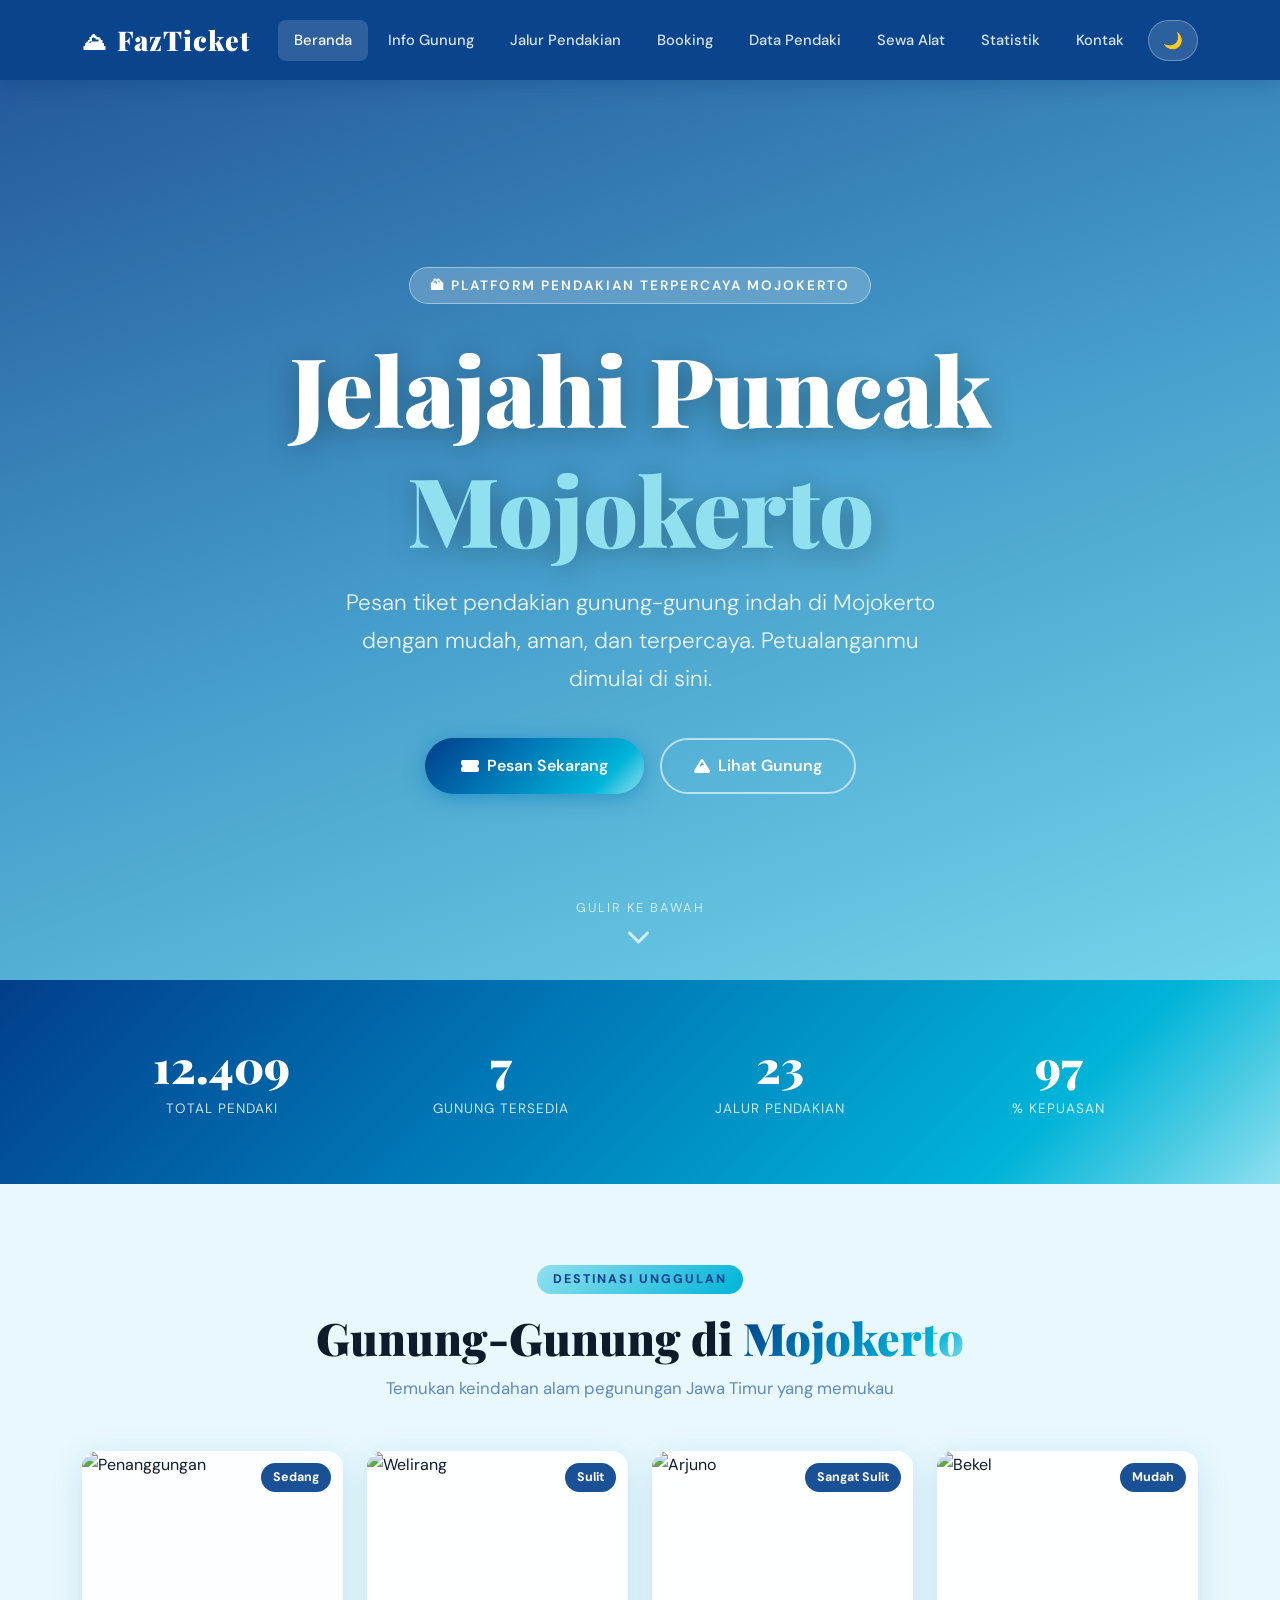
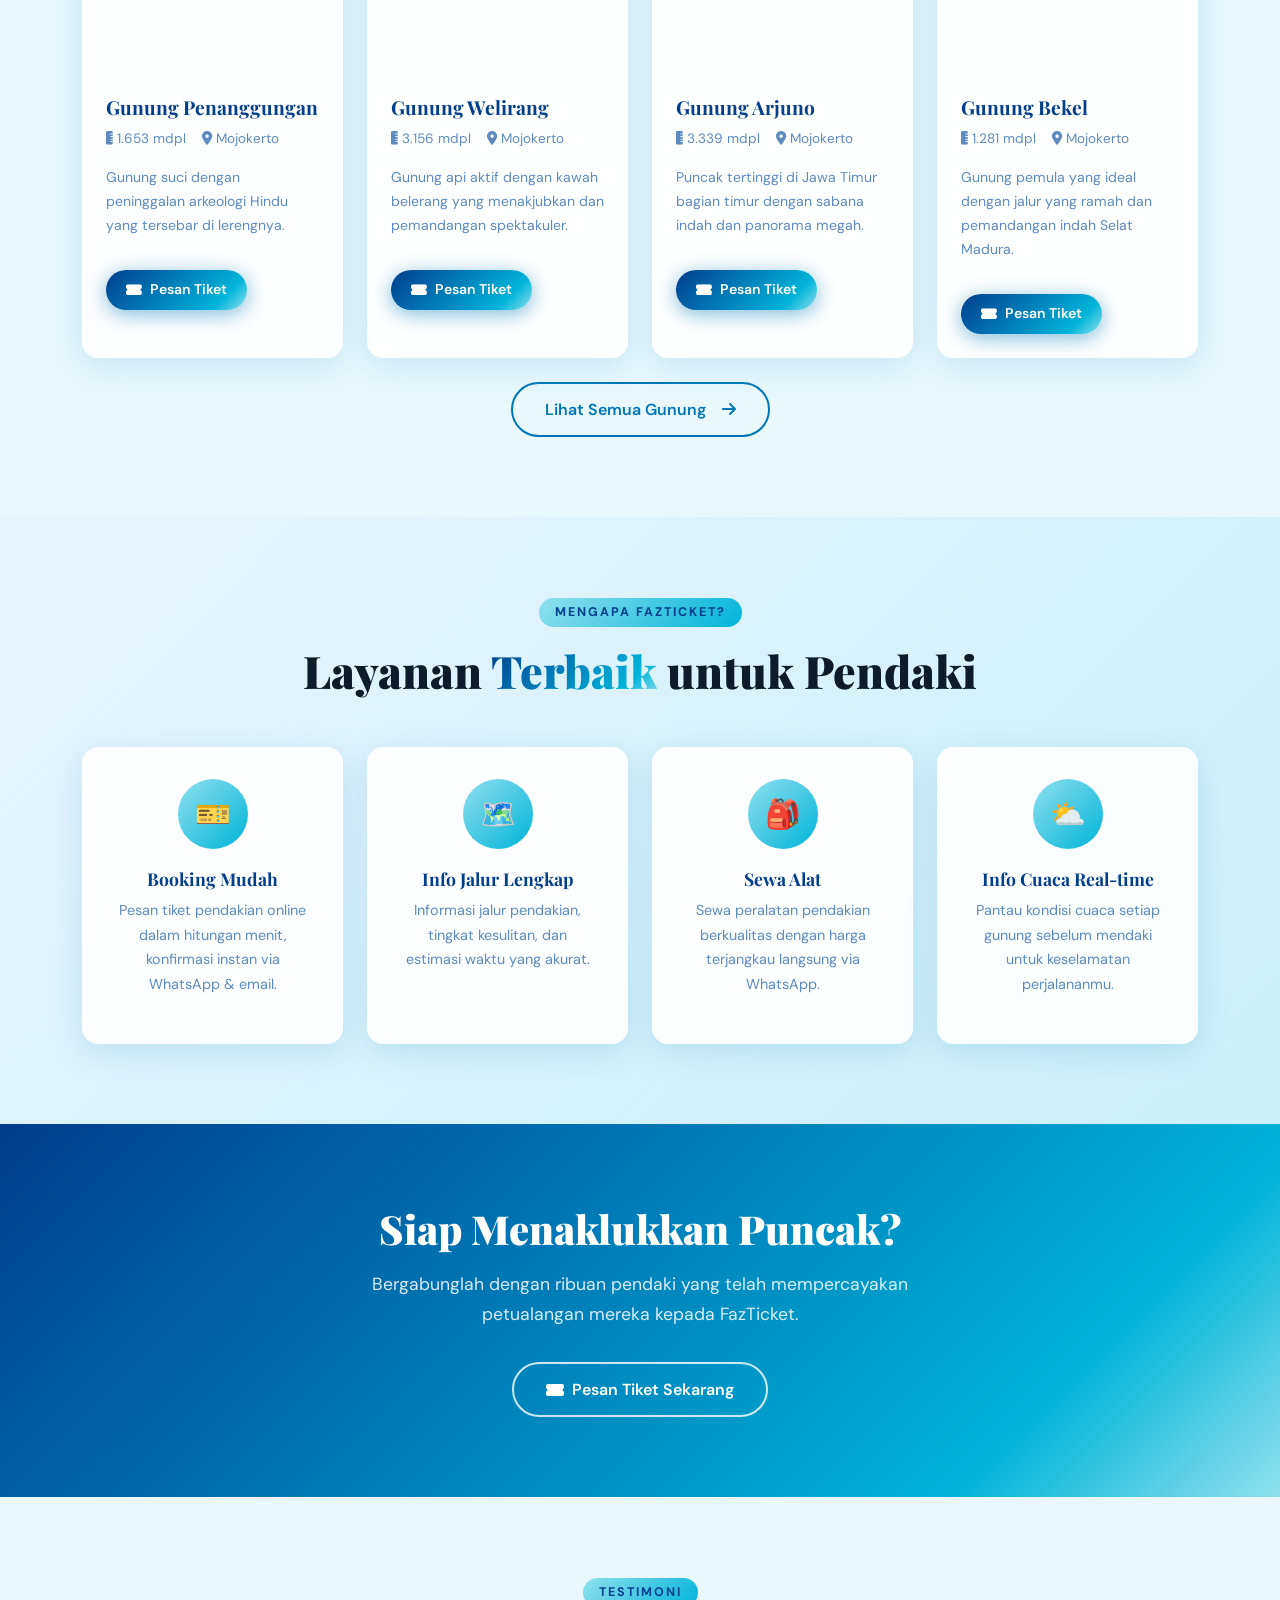
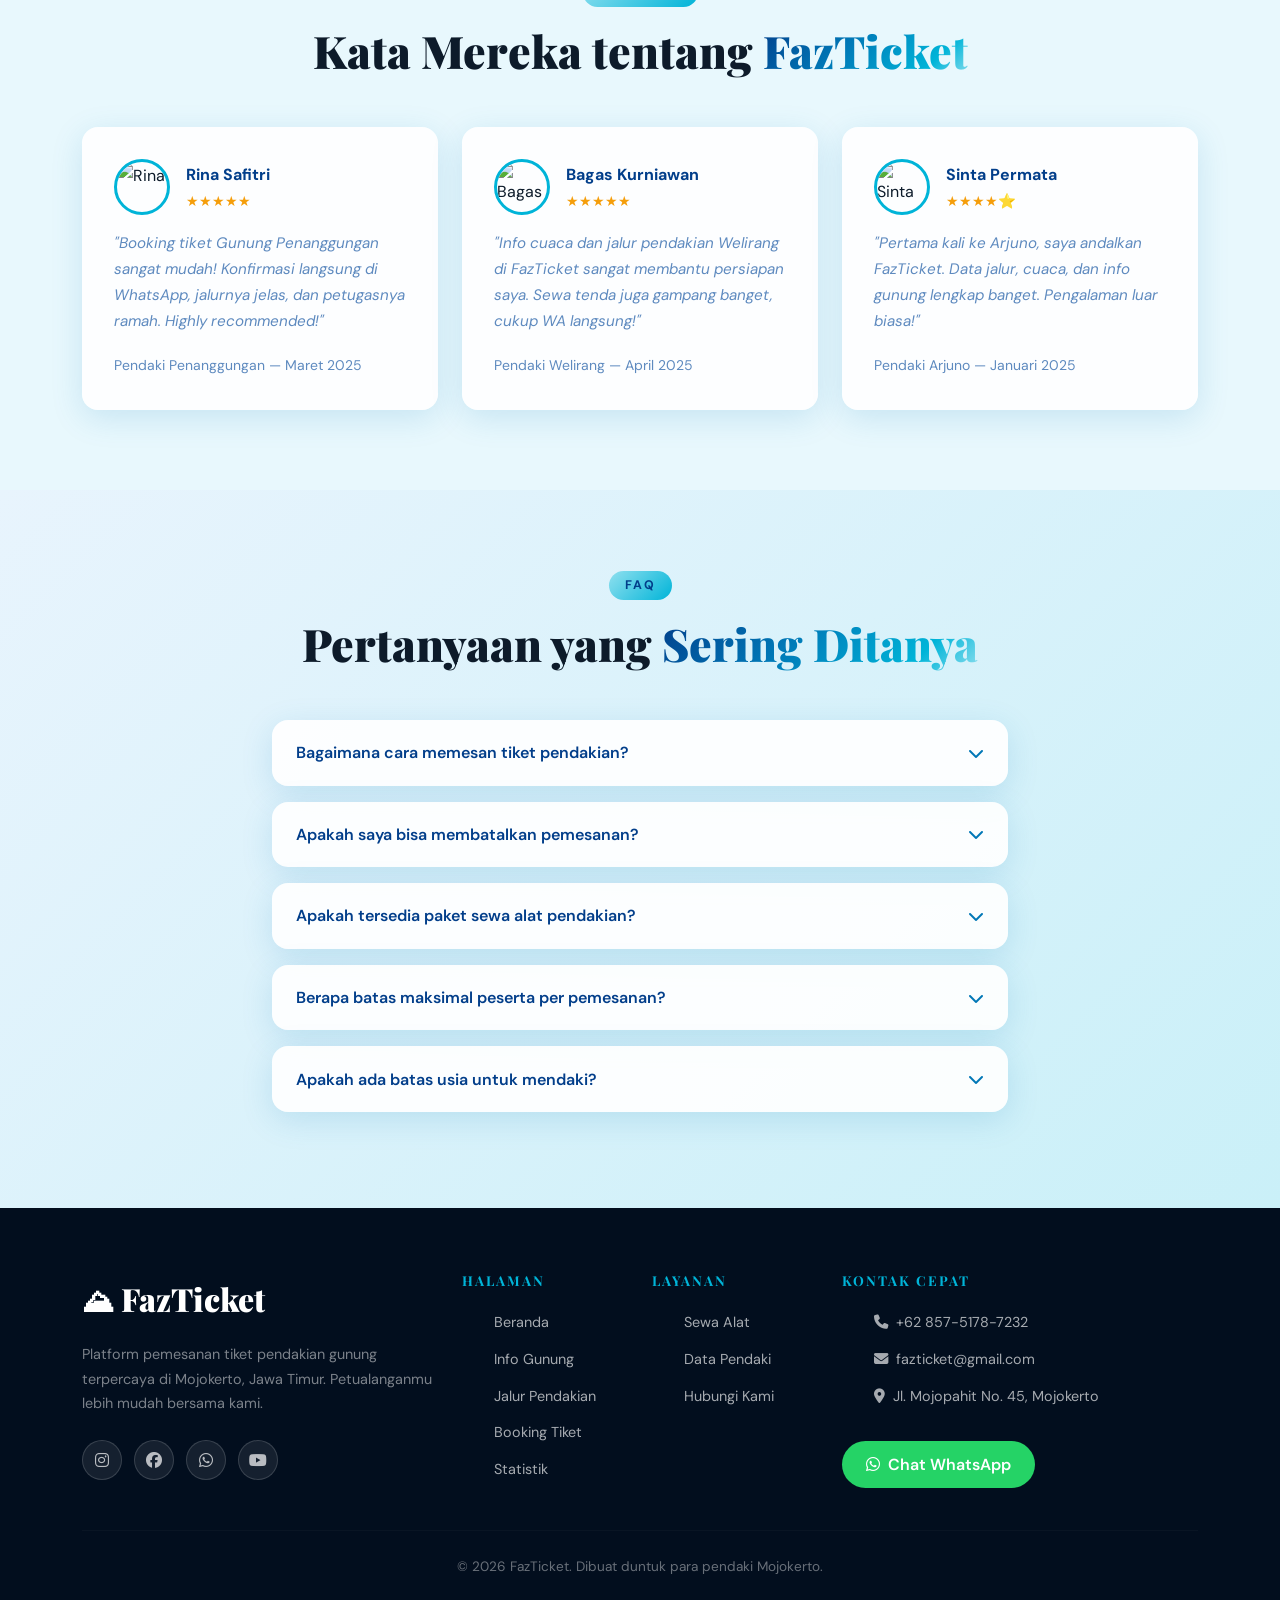
==== index.html @ b8eafd58 "Add files via upload" ====
<!DOCTYPE html>
<html lang="id">
<head>
  <meta charset="UTF-8"/>
  <meta name="viewport" content="width=device-width, initial-scale=1.0"/>
  <title>FazTicket – Tiket Pendakian Gunung Mojokerto</title>
  <meta name="description" content="Platform pemesanan tiket pendakian gunung terpercaya di Mojokerto, Jawa Timur."/>
  <link rel="stylesheet" href="https://cdnjs.cloudflare.com/ajax/libs/bootstrap/5.3.2/css/bootstrap.min.css"/>
  <link rel="stylesheet" href="https://cdnjs.cloudflare.com/ajax/libs/font-awesome/6.5.0/css/all.min.css"/>
  <link rel="stylesheet" href="style.css"/>
</head>
<body>

<!-- Loading Screen -->
<div id="loading-screen">
  <div class="loader-logo">⛰ FazTicket</div>
  <div class="loader-bar"><div class="loader-fill"></div></div>
</div>

<!-- Scroll to Top -->
<button id="scrollTop" title="Kembali ke atas"><i class="fa fa-chevron-up"></i></button>

<!-- ===== NAVBAR ===== -->
<nav class="navbar navbar-expand-lg">
  <div class="container">
    <a class="navbar-brand" href="index.html">
      <span class="brand-icon">⛰</span> FazTicket
    </a>
    <button class="navbar-toggler" type="button" data-bs-toggle="collapse" data-bs-target="#navMenu">
      <span class="navbar-toggler-icon"></span>
    </button>
    <div class="collapse navbar-collapse" id="navMenu">
      <ul class="navbar-nav ms-auto align-items-lg-center gap-1">
        <li class="nav-item"><a class="nav-link" href="index.html">Beranda</a></li>
        <li class="nav-item"><a class="nav-link" href="info-gunung.html">Info Gunung</a></li>
        <li class="nav-item"><a class="nav-link" href="jalur.html">Jalur Pendakian</a></li>
        <li class="nav-item"><a class="nav-link" href="booking.html">Booking</a></li>
        <li class="nav-item"><a class="nav-link" href="data-pendaki.html">Data Pendaki</a></li>
        <li class="nav-item"><a class="nav-link" href="sewa-alat.html">Sewa Alat</a></li>
        <li class="nav-item"><a class="nav-link" href="statistik.html">Statistik</a></li>
        <li class="nav-item"><a class="nav-link" href="contact.html">Kontak</a></li>
      </ul>
      <button id="darkModeToggle" title="Toggle Dark Mode">🌙</button>
    </div>
  </div>
</nav>

<!-- ===== HERO ===== -->
<section class="hero">
  <div class="hero-content">
    <div class="hero-badge">🏔 Platform Pendakian Terpercaya Mojokerto</div>
    <h1 class="hero-title">Jelajahi Puncak<br><span>Mojokerto</span></h1>
    <p class="hero-subtitle">Pesan tiket pendakian gunung-gunung indah di Mojokerto dengan mudah, aman, dan terpercaya. Petualanganmu dimulai di sini.</p>
    <div class="hero-actions">
      <a href="booking.html" class="btn-primary-custom">
        <i class="fa fa-ticket-alt"></i> Pesan Sekarang
      </a>
      <a href="info-gunung.html" class="btn-outline-custom">
        <i class="fa fa-mountain"></i> Lihat Gunung
      </a>
    </div>
  </div>
  <div class="scroll-hint">
    Gulir ke bawah
    <i class="fa fa-chevron-down"></i>
  </div>
</section>

<!-- ===== STATS STRIP ===== -->
<section class="stats-strip">
  <div class="container">
    <div class="row g-0">
      <div class="col-6 col-md-3 stat-item animate-on-scroll">
        <div class="stat-number" data-target="12480">0</div>
        <div class="stat-label">Total Pendaki</div>
      </div>
      <div class="col-6 col-md-3 stat-item animate-on-scroll">
        <div class="stat-number" data-target="8">0</div>
        <div class="stat-label">Gunung Tersedia</div>
      </div>
      <div class="col-6 col-md-3 stat-item animate-on-scroll">
        <div class="stat-number" data-target="24">0</div>
        <div class="stat-label">Jalur Pendakian</div>
      </div>
      <div class="col-6 col-md-3 stat-item animate-on-scroll">
        <div class="stat-number" data-target="98">0</div>
        <div class="stat-label">% Kepuasan</div>
      </div>
    </div>
  </div>
</section>

<!-- ===== FEATURED MOUNTAINS ===== -->
<section class="py-section">
  <div class="container">
    <div class="text-center mb-5">
      <div class="section-badge animate-on-scroll">Destinasi Unggulan</div>
      <h2 class="section-title animate-on-scroll">Gunung-Gunung di <span class="text-gradient">Mojokerto</span></h2>
      <p class="section-subtitle animate-on-scroll">Temukan keindahan alam pegunungan Jawa Timur yang memukau</p>
    </div>
    <div class="row g-4">
      <!-- Penanggungan -->
      <div class="col-md-6 col-lg-3 animate-on-scroll">
        <div class="mountain-card" onclick="location.href='info-gunung.html'">
          <div class="mountain-card-img">
            <img src="https://superlive.id/storage/superadventure/2018/10/23/94f23752c7f7.jpg" alt="Penanggungan" loading="lazy"/>
            <span class="badge-diff">Sedang</span>
          </div>
          <div class="mountain-card-body">
            <h3 class="mountain-card-title">Gunung Penanggungan</h3>
            <div class="mountain-card-meta">
              <span><i class="fa fa-ruler-vertical"></i> 1.653 mdpl</span>
              <span><i class="fa fa-map-marker-alt"></i> Mojokerto</span>
            </div>
            <p style="font-size:0.88rem;color:var(--text-light)">Gunung suci dengan peninggalan arkeologi Hindu yang tersebar di lerengnya.</p>
            <a href="booking.html" class="btn-primary-custom mt-3 d-inline-flex" style="font-size:0.88rem;padding:8px 20px">
              <i class="fa fa-ticket-alt"></i> Pesan Tiket
            </a>
          </div>
        </div>
      </div>
      <!-- Welirang -->
      <div class="col-md-6 col-lg-3 animate-on-scroll">
        <div class="mountain-card" onclick="location.href='info-gunung.html'">
          <div class="mountain-card-img">
            <img src="https://yarkey.adventuraja.id/gallery/623966ae317f5926664e6c92/Gunung%20Welirang%208.jpg" alt="Welirang" loading="lazy"/>
            <span class="badge-diff">Sulit</span>
          </div>
          <div class="mountain-card-body">
            <h3 class="mountain-card-title">Gunung Welirang</h3>
            <div class="mountain-card-meta">
              <span><i class="fa fa-ruler-vertical"></i> 3.156 mdpl</span>
              <span><i class="fa fa-map-marker-alt"></i> Mojokerto</span>
            </div>
            <p style="font-size:0.88rem;color:var(--text-light)">Gunung api aktif dengan kawah belerang yang menakjubkan dan pemandangan spektakuler.</p>
            <a href="booking.html" class="btn-primary-custom mt-3 d-inline-flex" style="font-size:0.88rem;padding:8px 20px">
              <i class="fa fa-ticket-alt"></i> Pesan Tiket
            </a>
          </div>
        </div>
      </div>
      <!-- Arjuno -->
      <div class="col-md-6 col-lg-3 animate-on-scroll">
        <div class="mountain-card" onclick="location.href='info-gunung.html'">
          <div class="mountain-card-img">
            <img src="https://yarkey.adventuraja.id/gallery/623966ae317f5926664e6c92/Gunung%20Welirang%208.jpg" alt="Arjuno" loading="lazy"/>
            <span class="badge-diff">Sangat Sulit</span>
          </div>
          <div class="mountain-card-body">
            <h3 class="mountain-card-title">Gunung Arjuno</h3>
            <div class="mountain-card-meta">
              <span><i class="fa fa-ruler-vertical"></i> 3.339 mdpl</span>
              <span><i class="fa fa-map-marker-alt"></i> Mojokerto</span>
            </div>
            <p style="font-size:0.88rem;color:var(--text-light)">Puncak tertinggi di Jawa Timur bagian timur dengan sabana indah dan panorama megah.</p>
            <a href="booking.html" class="btn-primary-custom mt-3 d-inline-flex" style="font-size:0.88rem;padding:8px 20px">
              <i class="fa fa-ticket-alt"></i> Pesan Tiket
            </a>
          </div>
        </div>
      </div>
      <!-- Bekel -->
      <div class="col-md-6 col-lg-3 animate-on-scroll">
        <div class="mountain-card" onclick="location.href='info-gunung.html'">
          <div class="mountain-card-img">
            <img src="https://1.bp.blogspot.com/-6kHIjLW-Mco/YD23fWHy8AI/AAAAAAAACZQ/IkRTzJZjLT4JwglY6dtjjUx52Jcvzb77wCLcBGAsYHQ/s2048/P_20200803_161002.jpg" alt="Bekel" loading="lazy"/>
            <span class="badge-diff">Mudah</span>
          </div>
          <div class="mountain-card-body">
            <h3 class="mountain-card-title">Gunung Bekel</h3>
            <div class="mountain-card-meta">
              <span><i class="fa fa-ruler-vertical"></i> 1.281 mdpl</span>
              <span><i class="fa fa-map-marker-alt"></i> Mojokerto</span>
            </div>
            <p style="font-size:0.88rem;color:var(--text-light)">Gunung pemula yang ideal dengan jalur yang ramah dan pemandangan indah Selat Madura.</p>
            <a href="booking.html" class="btn-primary-custom mt-3 d-inline-flex" style="font-size:0.88rem;padding:8px 20px">
              <i class="fa fa-ticket-alt"></i> Pesan Tiket
            </a>
          </div>
        </div>
      </div>
    </div>
    <div class="text-center mt-4">
      <a href="info-gunung.html" class="btn-outline-custom" style="color:var(--primary);border-color:var(--primary)">
        Lihat Semua Gunung <i class="fa fa-arrow-right ms-2"></i>
      </a>
    </div>
  </div>
</section>

<!-- ===== FEATURES ===== -->
<section class="py-section bg-light-blue">
  <div class="container">
    <div class="text-center mb-5">
      <div class="section-badge">Mengapa FazTicket?</div>
      <h2 class="section-title animate-on-scroll">Layanan <span class="text-gradient">Terbaik</span> untuk Pendaki</h2>
    </div>
    <div class="row g-4">
      <div class="col-sm-6 col-lg-3 animate-on-scroll">
        <div class="feature-card">
          <div class="feature-icon">🎫</div>
          <h4>Booking Mudah</h4>
          <p>Pesan tiket pendakian online dalam hitungan menit, konfirmasi instan via WhatsApp & email.</p>
        </div>
      </div>
      <div class="col-sm-6 col-lg-3 animate-on-scroll">
        <div class="feature-card">
          <div class="feature-icon">🗺️</div>
          <h4>Info Jalur Lengkap</h4>
          <p>Informasi jalur pendakian, tingkat kesulitan, dan estimasi waktu yang akurat.</p>
        </div>
      </div>
      <div class="col-sm-6 col-lg-3 animate-on-scroll">
        <div class="feature-card">
          <div class="feature-icon">🎒</div>
          <h4>Sewa Alat</h4>
          <p>Sewa peralatan pendakian berkualitas dengan harga terjangkau langsung via WhatsApp.</p>
        </div>
      </div>
      <div class="col-sm-6 col-lg-3 animate-on-scroll">
        <div class="feature-card">
          <div class="feature-icon">⛅</div>
          <h4>Info Cuaca Real-time</h4>
          <p>Pantau kondisi cuaca setiap gunung sebelum mendaki untuk keselamatan perjalananmu.</p>
        </div>
      </div>
    </div>
  </div>
</section>

<!-- ===== QUICK BOOKING CTA ===== -->
<section style="background:var(--gradient-main);padding:5rem 0;color:#fff;text-align:center">
  <div class="container">
    <div class="animate-on-scroll">
      <h2 style="font-family:'Playfair Display',serif;font-size:2.5rem;font-weight:900;margin-bottom:1rem">
        Siap Menaklukkan Puncak? 
      </h2>
      <p style="font-size:1.1rem;opacity:0.85;max-width:550px;margin:0 auto 2rem">
        Bergabunglah dengan ribuan pendaki yang telah mempercayakan petualangan mereka kepada FazTicket.
      </p>
      <a href="booking.html" class="btn-outline-custom" style="border-color:rgba(255,255,255,0.8)">
        <i class="fa fa-ticket-alt"></i> Pesan Tiket Sekarang
      </a>
    </div>
  </div>
</section>

<!-- ===== TESTIMONIALS ===== -->
<section class="py-section">
  <div class="container">
    <div class="text-center mb-5">
      <div class="section-badge">Testimoni</div>
      <h2 class="section-title animate-on-scroll">Kata Mereka tentang <span class="text-gradient">FazTicket</span></h2>
    </div>
    <div class="row g-4">
      <div class="col-md-4 animate-on-scroll">
        <div class="testimonial-card">
          <div class="d-flex align-items-center">
            <img class="testimonial-avatar" src="https://i.pravatar.cc/80?img=5" alt="Rina"/>
            <div>
              <strong style="color:var(--primary-dark)">Rina Safitri</strong>
              <div class="testimonial-stars">★★★★★</div>
            </div>
          </div>
          <p class="testimonial-text">"Booking tiket Gunung Penanggungan sangat mudah! Konfirmasi langsung di WhatsApp, jalurnya jelas, dan petugasnya ramah. Highly recommended!"</p>
          <small style="color:var(--text-light)">Pendaki Penanggungan — Maret 2025</small>
        </div>
      </div>
      <div class="col-md-4 animate-on-scroll">
        <div class="testimonial-card">
          <div class="d-flex align-items-center">
            <img class="testimonial-avatar" src="https://i.pravatar.cc/80?img=12" alt="Bagas"/>
            <div>
              <strong style="color:var(--primary-dark)">Bagas Kurniawan</strong>
              <div class="testimonial-stars">★★★★★</div>
            </div>
          </div>
          <p class="testimonial-text">"Info cuaca dan jalur pendakian Welirang di FazTicket sangat membantu persiapan saya. Sewa tenda juga gampang banget, cukup WA langsung!"</p>
          <small style="color:var(--text-light)">Pendaki Welirang — April 2025</small>
        </div>
      </div>
      <div class="col-md-4 animate-on-scroll">
        <div class="testimonial-card">
          <div class="d-flex align-items-center">
            <img class="testimonial-avatar" src="https://i.pravatar.cc/80?img=25" alt="Sinta"/>
            <div>
              <strong style="color:var(--primary-dark)">Sinta Permata</strong>
              <div class="testimonial-stars">★★★★⭐</div>
            </div>
          </div>
          <p class="testimonial-text">"Pertama kali ke Arjuno, saya andalkan FazTicket. Data jalur, cuaca, dan info gunung lengkap banget. Pengalaman luar biasa!"</p>
          <small style="color:var(--text-light)">Pendaki Arjuno — Januari 2025</small>
        </div>
      </div>
    </div>
  </div>
</section>

<!-- ===== FAQ ===== -->
<section class="py-section bg-light-blue">
  <div class="container">
    <div class="text-center mb-5">
      <div class="section-badge">FAQ</div>
      <h2 class="section-title animate-on-scroll">Pertanyaan yang <span class="text-gradient">Sering Ditanya</span></h2>
    </div>
    <div class="row justify-content-center">
      <div class="col-lg-8">
        <div class="faq-item animate-on-scroll">
          <div class="faq-question">
            Bagaimana cara memesan tiket pendakian?
            <i class="fa fa-chevron-down faq-icon"></i>
          </div>
          <div class="faq-answer">
            Klik tombol "Pesan Sekarang" atau buka halaman Booking. Isi formulir dengan nama, email, nomor WhatsApp, tanggal pendakian, pilih gunung, dan jumlah peserta. Setelah submit, konfirmasi akan dikirim via WhatsApp dan email.
          </div>
        </div>
        <div class="faq-item animate-on-scroll">
          <div class="faq-question">
            Apakah saya bisa membatalkan pemesanan?
            <i class="fa fa-chevron-down faq-icon"></i>
          </div>
          <div class="faq-answer">
            Ya, pembatalan dapat dilakukan minimal 3 hari sebelum tanggal pendakian. Hubungi kami via WhatsApp di nomor yang tertera di halaman Kontak untuk proses pembatalan.
          </div>
        </div>
        <div class="faq-item animate-on-scroll">
          <div class="faq-question">
            Apakah tersedia paket sewa alat pendakian?
            <i class="fa fa-chevron-down faq-icon"></i>
          </div>
          <div class="faq-answer">
            Tentu! Kami menyediakan sewa tenda, carrier/ransel, jaket gunung, sleeping bag, dan berbagai peralatan pendakian lainnya. Kunjungi halaman Sewa Alat untuk melihat daftar lengkap dan harga.
          </div>
        </div>
        <div class="faq-item animate-on-scroll">
          <div class="faq-question">
            Berapa batas maksimal peserta per pemesanan?
            <i class="fa fa-chevron-down faq-icon"></i>
          </div>
          <div class="faq-answer">
            Satu pemesanan dapat mencakup hingga 20 peserta. Untuk grup lebih besar, silakan hubungi kami langsung via WhatsApp untuk pengaturan khusus.
          </div>
        </div>
        <div class="faq-item animate-on-scroll">
          <div class="faq-question">
            Apakah ada batas usia untuk mendaki?
            <i class="fa fa-chevron-down faq-icon"></i>
          </div>
          <div class="faq-answer">
            Untuk gunung dengan tingkat kesulitan Mudah seperti Bekel, usia minimal 10 tahun dengan pendampingan orang dewasa. Untuk gunung Sulit dan Sangat Sulit, usia minimal 17 tahun. Disarankan kondisi fisik prima untuk semua jalur.
          </div>
        </div>
      </div>
    </div>
  </div>
</section>

<!-- ===== FOOTER ===== -->
<footer class="footer">
  <div class="container">
    <div class="row g-4">
      <div class="col-lg-4">
        <div class="footer-brand">⛰ FazTicket</div>
        <p class="footer-tagline">Platform pemesanan tiket pendakian gunung terpercaya di Mojokerto, Jawa Timur. Petualanganmu lebih mudah bersama kami.</p>
        <div class="social-links">
          <a href="#" class="social-link"><i class="fab fa-instagram"></i></a>
          <a href="#" class="social-link"><i class="fab fa-facebook"></i></a>
          <a href="#" class="social-link"><i class="fab fa-whatsapp"></i></a>
          <a href="#" class="social-link"><i class="fab fa-youtube"></i></a>
        </div>
      </div>
      <div class="col-6 col-lg-2">
        <h5>Halaman</h5>
        <ul class="footer-links">
          <li><a href="index.html">Beranda</a></li>
          <li><a href="info-gunung.html">Info Gunung</a></li>
          <li><a href="jalur.html">Jalur Pendakian</a></li>
          <li><a href="booking.html">Booking Tiket</a></li>
          <li><a href="statistik.html">Statistik</a></li>
        </ul>
      </div>
      <div class="col-6 col-lg-2">
        <h5>Layanan</h5>
        <ul class="footer-links">
          <li><a href="sewa-alat.html">Sewa Alat</a></li>
          <li><a href="data-pendaki.html">Data Pendaki</a></li>
          <li><a href="contact.html">Hubungi Kami</a></li>
        </ul>
      </div>
      <div class="col-lg-4">
        <h5>Kontak Cepat</h5>
        <ul class="footer-links">
          <li><a href="tel:+6285751787232"><i class="fa fa-phone me-2"></i>+62 857-5178-7232</a></li>
          <li><a href="mailto:fazticket@gmail.com"><i class="fa fa-envelope me-2"></i>fazticket@gmail.com</a></li>
          <li><a href="#"><i class="fa fa-map-marker-alt me-2"></i>Jl. Mojopahit No. 45, Mojokerto</a></li>
        </ul>
        <a href="https://wa.me/6285751787232" target="_blank" class="btn-wa mt-3 d-inline-flex" style="width:auto">
          <i class="fab fa-whatsapp"></i> Chat WhatsApp
        </a>
      </div>
    </div>
    <hr class="footer-divider"/>
    <p class="footer-bottom">© 2026 FazTicket. Dibuat duntuk para pendaki Mojokerto.</p>
  </div>
</footer>

<script src="https://cdnjs.cloudflare.com/ajax/libs/bootstrap/5.3.2/js/bootstrap.bundle.min.js"></script>
<script src="script.js"></script>
</body>
</html>
---- style.css ----
/* ============================================
   FazTicket - Mountain Hiking Ticket Platform
   Main Stylesheet
   ============================================ */

@import url('https://fonts.googleapis.com/css2?family=Playfair+Display:wght@400;700;900&family=DM+Sans:wght@300;400;500;600&display=swap');

/* ---- CSS Variables ---- */
:root {
  --primary: #0077b6;
  --primary-dark: #023e8a;
  --primary-light: #90e0ef;
  --accent: #00b4d8;
  --accent-2: #48cae4;
  --sky: #caf0f8;
  --sky-light: #e8f8fd;
  --text-dark: #0d1b2a;
  --text-mid: #1e3a5f;
  --text-light: #5e8abf;
  --white: #ffffff;
  --card-bg: rgba(255,255,255,0.92);
  --shadow: 0 8px 32px rgba(0,119,182,0.15);
  --shadow-lg: 0 20px 60px rgba(0,60,120,0.2);
  --gradient-main: linear-gradient(135deg, #023e8a 0%, #0077b6 40%, #00b4d8 80%, #90e0ef 100%);
  --gradient-hero: linear-gradient(160deg, rgba(2,62,138,0.85) 0%, rgba(0,119,182,0.7) 50%, rgba(0,180,216,0.5) 100%);
  --border-radius: 16px;
  --transition: all 0.35s cubic-bezier(0.4,0,0.2,1);
}

/* Dark Mode Variables */
body.dark-mode {
  --text-dark: #e0f0ff;
  --text-mid: #90c7e8;
  --text-light: #7ab5d8;
  --card-bg: rgba(10,30,60,0.9);
  --sky-light: #070f1a;
  --white: #0d1b2a;
  --shadow: 0 8px 32px rgba(0,0,0,0.4);
  background-color: #070f1a;
  color: #e0f0ff;
}

/* ---- Base ---- */
*, *::before, *::after { box-sizing: border-box; margin: 0; padding: 0; }

html { scroll-behavior: smooth; }

body {
  font-family: 'DM Sans', sans-serif;
  font-size: 16px;
  line-height: 1.7;
  color: var(--text-dark);
  background: var(--sky-light);
  transition: background 0.4s, color 0.4s;
  overflow-x: hidden;
}

h1,h2,h3,h4,h5 {
  font-family: 'Playfair Display', serif;
  font-weight: 700;
  line-height: 1.25;
}

a { text-decoration: none; color: inherit; }
img { max-width: 100%; display: block; }

/* ---- Loading Screen ---- */
#loading-screen {
  position: fixed; inset: 0; z-index: 9999;
  background: var(--gradient-main);
  display: flex; flex-direction: column;
  align-items: center; justify-content: center;
  transition: opacity 0.6s ease;
}
#loading-screen.hidden { opacity: 0; pointer-events: none; }

.loader-logo {
  font-family: 'Playfair Display', serif;
  font-size: 2.5rem; font-weight: 900;
  color: #fff; letter-spacing: 2px;
  margin-bottom: 2rem;
  animation: pulse 1.5s infinite;
}
.loader-bar {
  width: 200px; height: 4px;
  background: rgba(255,255,255,0.2);
  border-radius: 99px; overflow: hidden;
}
.loader-fill {
  height: 100%; width: 0;
  background: #fff; border-radius: 99px;
  animation: loadfill 1.8s ease forwards;
}
@keyframes loadfill { to { width: 100%; } }
@keyframes pulse { 0%,100%{opacity:1} 50%{opacity:0.6} }

/* ---- Navbar ---- */
.navbar {
  background: rgba(2,62,138,0.97) !important;
  backdrop-filter: blur(12px);
  padding: 0.75rem 0;
  position: sticky; top: 0; z-index: 1000;
  box-shadow: 0 2px 20px rgba(0,60,120,0.3);
  transition: var(--transition);
}
.navbar-brand {
  font-family: 'Playfair Display', serif;
  font-size: 1.7rem; font-weight: 900;
  color: #fff !important;
  letter-spacing: 1px;
  display: flex; align-items: center; gap: 10px;
}
.brand-icon { font-size: 1.5rem; }
.navbar-nav .nav-link {
  color: rgba(255,255,255,0.85) !important;
  font-weight: 500; font-size: 0.92rem;
  padding: 0.5rem 1rem !important;
  border-radius: 8px;
  transition: var(--transition);
  position: relative;
}
.navbar-nav .nav-link:hover,
.navbar-nav .nav-link.active {
  color: #fff !important;
  background: rgba(255,255,255,0.15);
}
.navbar-toggler { border-color: rgba(255,255,255,0.3); }
.navbar-toggler-icon { filter: invert(1); }

/* Dark mode toggle */
#darkModeToggle {
  background: rgba(255,255,255,0.15);
  border: 1px solid rgba(255,255,255,0.3);
  color: #fff;
  border-radius: 99px;
  padding: 6px 14px;
  cursor: pointer;
  font-size: 1rem;
  transition: var(--transition);
  margin-left: 0.5rem;
}
#darkModeToggle:hover { background: rgba(255,255,255,0.25); }

/* ---- Hero Section ---- */
.hero {
  min-height: 100vh;
  position: relative;
  display: flex; align-items: center; justify-content: center;
  overflow: hidden;
  background: url('https://images.unsplash.com/photo-1464822759023-fed622ff2c3b?w=1600&q=85') center/cover no-repeat;
}
.hero::before {
  content: '';
  position: absolute; inset: 0;
  background: var(--gradient-hero);
  z-index: 1;
}
.hero-content {
  position: relative; z-index: 2;
  text-align: center; color: #fff;
  padding: 2rem;
  animation: fadeUp 1s ease both;
}
.hero-badge {
  display: inline-block;
  background: rgba(255,255,255,0.2);
  border: 1px solid rgba(255,255,255,0.4);
  border-radius: 99px;
  padding: 6px 20px;
  font-size: 0.85rem; font-weight: 600;
  letter-spacing: 2px; text-transform: uppercase;
  margin-bottom: 1.5rem;
  backdrop-filter: blur(6px);
}
.hero-title {
  font-size: clamp(3rem, 8vw, 6rem);
  font-weight: 900;
  text-shadow: 0 4px 30px rgba(0,0,0,0.3);
  margin-bottom: 1rem;
}
.hero-title span { color: var(--primary-light); }
.hero-subtitle {
  font-size: clamp(1rem, 2.5vw, 1.4rem);
  font-weight: 300;
  opacity: 0.9;
  max-width: 600px; margin: 0 auto 2.5rem;
}
.hero-actions { display: flex; gap: 1rem; justify-content: center; flex-wrap: wrap; }

.btn-primary-custom {
  background: var(--gradient-main);
  color: #fff; border: none;
  padding: 14px 36px; border-radius: 99px;
  font-weight: 600; font-size: 1rem;
  transition: var(--transition);
  box-shadow: 0 4px 20px rgba(0,119,182,0.5);
  cursor: pointer; display: inline-flex; align-items: center; gap: 8px;
}
.btn-primary-custom:hover {
  transform: translateY(-3px);
  box-shadow: 0 8px 30px rgba(0,119,182,0.7);
  color: #fff;
}
.btn-outline-custom {
  background: transparent;
  color: #fff; border: 2px solid rgba(255,255,255,0.6);
  padding: 12px 32px; border-radius: 99px;
  font-weight: 600; font-size: 1rem;
  transition: var(--transition);
  cursor: pointer; display: inline-flex; align-items: center; gap: 8px;
}
.btn-outline-custom:hover {
  background: rgba(255,255,255,0.15);
  border-color: #fff;
  transform: translateY(-3px);
  color: #fff;
}

/* Hero scroll indicator */
.scroll-hint {
  position: absolute; bottom: 2rem; left: 50%; transform: translateX(-50%);
  z-index: 2; color: rgba(255,255,255,0.7);
  text-align: center; font-size: 0.8rem; letter-spacing: 2px;
  text-transform: uppercase; animation: bounce 2s infinite;
}
.scroll-hint i { display: block; font-size: 1.5rem; margin-top: 5px; }
@keyframes bounce { 0%,100%{transform:translateX(-50%) translateY(0)} 50%{transform:translateX(-50%) translateY(-10px)} }

/* ---- Section Styles ---- */
.section-title {
  font-size: clamp(1.8rem, 4vw, 2.8rem);
  font-weight: 900;
  color: var(--text-dark);
  margin-bottom: 0.5rem;
}
.section-subtitle {
  color: var(--text-light);
  font-size: 1.05rem;
  margin-bottom: 3rem;
}
.section-badge {
  display: inline-block;
  background: linear-gradient(135deg, var(--primary-light), var(--accent));
  color: var(--primary-dark);
  border-radius: 99px;
  padding: 4px 16px;
  font-size: 0.78rem; font-weight: 700;
  letter-spacing: 2px; text-transform: uppercase;
  margin-bottom: 1rem;
}

/* ---- Stats Strip ---- */
.stats-strip {
  background: var(--gradient-main);
  padding: 3rem 0;
  color: #fff;
}
.stat-item { text-align: center; padding: 1rem; }
.stat-number {
  font-family: 'Playfair Display', serif;
  font-size: 2.8rem; font-weight: 900;
  line-height: 1;
}
.stat-label { font-size: 0.85rem; opacity: 0.8; margin-top: 0.5rem; letter-spacing: 1px; text-transform: uppercase; }

/* ---- Mountain Cards ---- */
.mountain-card {
  border-radius: var(--border-radius);
  overflow: hidden;
  background: var(--card-bg);
  box-shadow: var(--shadow);
  transition: var(--transition);
  height: 100%;
  cursor: pointer;
}
.mountain-card:hover {
  transform: translateY(-8px);
  box-shadow: var(--shadow-lg);
}
.mountain-card-img {
  height: 220px; overflow: hidden; position: relative;
}
.mountain-card-img img {
  width: 100%; height: 100%; object-fit: cover;
  transition: transform 0.5s ease;
}
.mountain-card:hover .mountain-card-img img { transform: scale(1.08); }
.mountain-card-img .badge-diff {
  position: absolute; top: 12px; right: 12px;
  border-radius: 99px; padding: 4px 12px;
  font-size: 0.78rem; font-weight: 700;
  background: rgba(2,62,138,0.9); color: #fff;
  backdrop-filter: blur(4px);
}
.mountain-card-body { padding: 1.5rem; }
.mountain-card-title { font-size: 1.2rem; font-weight: 700; color: var(--primary-dark); margin-bottom: 0.5rem; }
.mountain-card-meta { display: flex; gap: 1rem; font-size: 0.85rem; color: var(--text-light); margin-bottom: 1rem; }
.mountain-card-meta span { display: flex; align-items: center; gap: 4px; }

/* ---- Feature Cards ---- */
.feature-card {
  background: var(--card-bg);
  border-radius: var(--border-radius);
  padding: 2rem;
  box-shadow: var(--shadow);
  transition: var(--transition);
  text-align: center;
  height: 100%;
}
.feature-card:hover { transform: translateY(-6px); box-shadow: var(--shadow-lg); }
.feature-icon {
  width: 70px; height: 70px;
  border-radius: 50%;
  background: linear-gradient(135deg, var(--primary-light), var(--accent));
  display: flex; align-items: center; justify-content: center;
  font-size: 1.8rem; margin: 0 auto 1.2rem;
  color: var(--primary-dark);
}
.feature-card h4 { font-size: 1.1rem; color: var(--primary-dark); margin-bottom: 0.5rem; }
.feature-card p { font-size: 0.9rem; color: var(--text-light); }

/* ---- Booking Form ---- */
.booking-section {
  background: linear-gradient(135deg, #e8f4fd 0%, #caf0f8 100%);
  padding: 5rem 0;
}
body.dark-mode .booking-section { background: linear-gradient(135deg, #070f1a 0%, #0d2040 100%); }

.booking-card {
  background: var(--card-bg);
  border-radius: 24px;
  box-shadow: var(--shadow-lg);
  overflow: hidden;
}
.booking-header {
  background: var(--gradient-main);
  padding: 2.5rem;
  color: #fff; text-align: center;
}
.booking-header h2 { font-size: 2rem; margin-bottom: 0.5rem; }
.booking-body { padding: 2.5rem; }

.form-label { font-weight: 600; font-size: 0.9rem; color: var(--text-mid); margin-bottom: 0.4rem; }
.form-control, .form-select {
  border: 2px solid #d0e8f5;
  border-radius: 12px;
  padding: 12px 16px;
  font-size: 0.95rem;
  transition: var(--transition);
  background: var(--white);
  color: var(--text-dark);
}
.form-control:focus, .form-select:focus {
  border-color: var(--accent);
  box-shadow: 0 0 0 4px rgba(0,180,216,0.15);
  outline: none;
}

/* ---- Route Cards ---- */
.route-card {
  background: var(--card-bg);
  border-radius: var(--border-radius);
  overflow: hidden;
  box-shadow: var(--shadow);
  transition: var(--transition);
  display: flex; flex-direction: column; height: 100%;
}
.route-card:hover { transform: translateY(-6px); box-shadow: var(--shadow-lg); }
.route-card img { height: 200px; width: 100%; object-fit: cover; }
.route-card-body { padding: 1.5rem; flex: 1; }
.difficulty-badge {
  display: inline-block; border-radius: 99px;
  padding: 3px 12px; font-size: 0.78rem; font-weight: 700;
}
.diff-easy { background: #d1fae5; color: #065f46; }
.diff-medium { background: #fef3c7; color: #92400e; }
.diff-hard { background: #fee2e2; color: #991b1b; }
.diff-extreme { background: #ede9fe; color: #5b21b6; }

.route-meta { display: grid; grid-template-columns: 1fr 1fr; gap: 0.5rem; margin: 1rem 0; }
.route-meta-item { background: var(--sky-light); border-radius: 10px; padding: 10px 12px; }
body.dark-mode .route-meta-item { background: rgba(255,255,255,0.05); }
.route-meta-item .label { font-size: 0.72rem; color: var(--text-light); text-transform: uppercase; letter-spacing: 1px; }
.route-meta-item .value { font-weight: 700; color: var(--primary); font-size: 0.95rem; }

/* ---- Equipment Cards ---- */
.equip-card {
  background: var(--card-bg);
  border-radius: var(--border-radius);
  box-shadow: var(--shadow);
  transition: var(--transition);
  overflow: hidden; height: 100%;
  display: flex; flex-direction: column;
}
.equip-card:hover { transform: translateY(-6px); box-shadow: var(--shadow-lg); }
.equip-card img { height: 200px; width: 100%; object-fit: cover; }
.equip-card-body { padding: 1.5rem; flex: 1; display: flex; flex-direction: column; }
.equip-price {
  font-family: 'Playfair Display', serif;
  font-size: 1.5rem; font-weight: 900;
  color: var(--primary);
}
.equip-price span { font-size: 0.85rem; font-family: 'DM Sans', sans-serif; color: var(--text-light); }
.btn-wa {
  background: #25d366; color: #fff;
  border: none; border-radius: 99px;
  padding: 10px 24px; font-weight: 600;
  transition: var(--transition);
  cursor: pointer;
  display: inline-flex; align-items: center; gap: 8px;
  width: 100%; justify-content: center;
  margin-top: auto;
}
.btn-wa:hover { background: #1ebe5d; transform: translateY(-2px); color: #fff; }

/* ---- Weather Cards ---- */
.weather-card {
  background: var(--gradient-main);
  color: #fff; border-radius: 20px;
  padding: 2rem; text-align: center;
  box-shadow: var(--shadow-lg);
}
.weather-icon { font-size: 4rem; margin-bottom: 0.5rem; }
.weather-temp {
  font-family: 'Playfair Display', serif;
  font-size: 3rem; font-weight: 900; line-height: 1;
}
.weather-desc { font-size: 1.1rem; opacity: 0.85; margin: 0.5rem 0; }
.weather-detail { display: flex; justify-content: space-around; margin-top: 1.5rem; }
.weather-detail-item { font-size: 0.85rem; opacity: 0.8; }
.weather-detail-item strong { display: block; font-size: 1.1rem; opacity: 1; }

/* ---- Info Cards ---- */
.info-card {
  background: var(--card-bg);
  border-radius: var(--border-radius);
  box-shadow: var(--shadow);
  overflow: hidden; height: 100%;
  transition: var(--transition);
}
.info-card:hover { box-shadow: var(--shadow-lg); }
.info-card-img { height: 240px; overflow: hidden; }
.info-card-img img { width: 100%; height: 100%; object-fit: cover; transition: transform 0.5s; }
.info-card:hover .info-card-img img { transform: scale(1.05); }
.info-card-body { padding: 1.8rem; }
.info-tag {
  display: inline-block; background: var(--sky);
  color: var(--primary); border-radius: 99px;
  padding: 3px 12px; font-size: 0.78rem; font-weight: 700;
  margin-bottom: 0.8rem;
}
.info-card h3 { font-size: 1.3rem; color: var(--primary-dark); margin-bottom: 0.8rem; }
.info-list { list-style: none; }
.info-list li {
  padding: 6px 0; border-bottom: 1px solid rgba(0,119,182,0.08);
  display: flex; justify-content: space-between; font-size: 0.9rem;
}
.info-list li:last-child { border-bottom: none; }
.info-list li strong { color: var(--primary); }

/* ---- Hiker Table ---- */
.search-bar {
  display: flex; gap: 1rem; margin-bottom: 1.5rem; flex-wrap: wrap;
}
.table-custom {
  background: var(--card-bg);
  border-radius: var(--border-radius);
  overflow: hidden;
  box-shadow: var(--shadow);
}
.table-custom table { width: 100%; border-collapse: collapse; }
.table-custom thead { background: var(--gradient-main); color: #fff; }
.table-custom thead th { padding: 1rem 1.2rem; font-size: 0.85rem; text-transform: uppercase; letter-spacing: 1px; white-space: nowrap; }
.table-custom tbody td { padding: 1rem 1.2rem; border-bottom: 1px solid rgba(0,119,182,0.08); font-size: 0.9rem; }
.table-custom tbody tr:hover { background: rgba(0,180,216,0.06); }
.table-custom tbody tr:last-child td { border-bottom: none; }

.status-badge {
  display: inline-block; border-radius: 99px;
  padding: 3px 12px; font-size: 0.78rem; font-weight: 700;
}
.status-confirmed { background: #d1fae5; color: #065f46; }
.status-pending { background: #fef3c7; color: #92400e; }
.status-cancelled { background: #fee2e2; color: #991b1b; }

/* ---- Charts ---- */
.chart-card {
  background: var(--card-bg);
  border-radius: var(--border-radius);
  padding: 2rem;
  box-shadow: var(--shadow);
  height: 100%;
}
.chart-card h4 { font-size: 1.1rem; color: var(--primary-dark); margin-bottom: 1.5rem; }

/* ---- Contact ---- */
.contact-info-item {
  display: flex; align-items: flex-start; gap: 1rem;
  margin-bottom: 1.5rem;
}
.contact-icon {
  width: 50px; height: 50px; border-radius: 50%;
  background: linear-gradient(135deg, var(--primary-light), var(--accent));
  display: flex; align-items: center; justify-content: center;
  font-size: 1.3rem; color: var(--primary-dark);
  flex-shrink: 0;
}
.contact-icon-text h5 { font-size: 0.85rem; color: var(--text-light); text-transform: uppercase; letter-spacing: 1px; margin-bottom: 2px; }
.contact-icon-text p { font-size: 0.95rem; color: var(--text-dark); font-weight: 500; margin: 0; }

/* ---- Testimonials ---- */
.testimonial-card {
  background: var(--card-bg);
  border-radius: var(--border-radius);
  padding: 2rem;
  box-shadow: var(--shadow);
  transition: var(--transition);
  height: 100%;
}
.testimonial-card:hover { transform: translateY(-4px); box-shadow: var(--shadow-lg); }
.testimonial-avatar {
  width: 56px; height: 56px; border-radius: 50%;
  object-fit: cover; margin-right: 1rem;
  border: 3px solid var(--accent);
}
.testimonial-stars { color: #f59e0b; font-size: 0.9rem; }
.testimonial-text { font-style: italic; color: var(--text-light); margin: 1rem 0; font-size: 0.95rem; }

/* ---- FAQ ---- */
.faq-item {
  background: var(--card-bg);
  border-radius: var(--border-radius);
  margin-bottom: 1rem;
  box-shadow: var(--shadow);
  overflow: hidden;
}
.faq-question {
  padding: 1.2rem 1.5rem;
  cursor: pointer;
  display: flex; justify-content: space-between; align-items: center;
  font-weight: 600; color: var(--primary-dark);
  transition: var(--transition);
}
.faq-question:hover { background: rgba(0,119,182,0.05); }
.faq-answer {
  padding: 0 1.5rem;
  max-height: 0; overflow: hidden;
  transition: max-height 0.4s ease, padding 0.4s;
  color: var(--text-light); font-size: 0.95rem;
}
.faq-answer.open { max-height: 300px; padding: 0 1.5rem 1.2rem; }
.faq-icon { transition: transform 0.4s; color: var(--primary); }
.faq-icon.rotated { transform: rotate(180deg); }

/* ---- Footer ---- */
.footer {
  background: #020e1e;
  color: rgba(255,255,255,0.8);
  padding: 4rem 0 2rem;
}
.footer-brand {
  font-family: 'Playfair Display', serif;
  font-size: 2rem; font-weight: 900; color: #fff;
  margin-bottom: 1rem;
}
.footer-tagline { font-size: 0.9rem; opacity: 0.6; margin-bottom: 1.5rem; }
.footer h5 { color: var(--accent); font-size: 0.85rem; text-transform: uppercase; letter-spacing: 2px; margin-bottom: 1.2rem; }
.footer-links { list-style: none; }
.footer-links li { margin-bottom: 0.6rem; }
.footer-links a { color: rgba(255,255,255,0.65); font-size: 0.9rem; transition: var(--transition); }
.footer-links a:hover { color: var(--accent); padding-left: 4px; }
.footer-divider { border-color: rgba(255,255,255,0.1); margin: 2rem 0 1.5rem; }
.footer-bottom { font-size: 0.85rem; opacity: 0.5; text-align: center; }
.social-links { display: flex; gap: 0.75rem; margin-top: 1.2rem; }
.social-link {
  width: 40px; height: 40px; border-radius: 50%;
  background: rgba(255,255,255,0.08); border: 1px solid rgba(255,255,255,0.15);
  display: flex; align-items: center; justify-content: center;
  color: rgba(255,255,255,0.7); font-size: 1rem;
  transition: var(--transition);
}
.social-link:hover { background: var(--accent); color: #fff; border-color: var(--accent); }

/* ---- Scroll to Top ---- */
#scrollTop {
  position: fixed; bottom: 2rem; right: 2rem; z-index: 500;
  width: 50px; height: 50px; border-radius: 50%;
  background: var(--gradient-main);
  color: #fff; border: none; cursor: pointer;
  font-size: 1.2rem;
  box-shadow: var(--shadow-lg);
  display: none; align-items: center; justify-content: center;
  transition: var(--transition);
}
#scrollTop.visible { display: flex; }
#scrollTop:hover { transform: translateY(-4px); }

/* ---- Popup / Modal ---- */
.popup-overlay {
  position: fixed; inset: 0; z-index: 3000;
  background: rgba(0,0,0,0.6);
  display: flex; align-items: center; justify-content: center;
  padding: 1rem;
  animation: fadeIn 0.3s ease;
  display: none;
}
.popup-overlay.show { display: flex; }
.popup-box {
  background: var(--white);
  border-radius: 24px;
  padding: 3rem 2rem;
  max-width: 500px; width: 100%;
  text-align: center;
  box-shadow: 0 30px 80px rgba(0,0,0,0.3);
  animation: scaleIn 0.4s cubic-bezier(0.34,1.56,0.64,1);
}
.popup-icon { font-size: 4rem; margin-bottom: 1rem; }
.popup-box h3 { font-size: 1.8rem; color: var(--primary-dark); margin-bottom: 0.5rem; }
.popup-box p { color: var(--text-light); margin-bottom: 2rem; }
.popup-actions { display: flex; gap: 1rem; justify-content: center; flex-wrap: wrap; }

@keyframes fadeIn { from{opacity:0} to{opacity:1} }
@keyframes scaleIn { from{transform:scale(0.8);opacity:0} to{transform:scale(1);opacity:1} }
@keyframes fadeUp { from{transform:translateY(40px);opacity:0} to{transform:translateY(0);opacity:1} }

/* ---- Page Hero (inner pages) ---- */
.page-hero {
  background: var(--gradient-main);
  padding: 6rem 0 4rem;
  color: #fff; text-align: center;
  position: relative; overflow: hidden;
}
.page-hero::before {
  content: '';
  position: absolute; inset: 0;
  background: url('https://images.unsplash.com/photo-1606020987282-71b70bac5f98?w=1600&q=60') center/cover no-repeat;
  opacity: 0.15;
}
.page-hero-content { position: relative; z-index: 1; }
.page-hero h1 { font-size: clamp(2rem, 5vw, 3.5rem); margin-bottom: 0.75rem; }
.page-hero p { font-size: 1.1rem; opacity: 0.85; }

/* ---- General Utilities ---- */
.py-section { padding: 5rem 0; }
.bg-light-blue { background: linear-gradient(135deg, #e8f4fd 0%, #caf0f8 100%); }
body.dark-mode .bg-light-blue { background: linear-gradient(135deg, #070f1a 0%, #0d2040 100%); }

.text-gradient {
  background: var(--gradient-main);
  -webkit-background-clip: text; background-clip: text;
  -webkit-text-fill-color: transparent;
}

/* Animate on scroll */
.animate-on-scroll {
  opacity: 0; transform: translateY(30px);
  transition: opacity 0.6s ease, transform 0.6s ease;
}
.animate-on-scroll.visible { opacity: 1; transform: translateY(0); }

/* ---- Map embed ---- */
.map-container { border-radius: var(--border-radius); overflow: hidden; box-shadow: var(--shadow); }
.map-container iframe { display: block; }

/* ---- Responsive ---- */
@media (max-width: 768px) {
  .hero-title { font-size: 3rem; }
  .stat-number { font-size: 2rem; }
  .booking-body { padding: 1.5rem; }
  .booking-header { padding: 1.5rem; }
  .table-custom { overflow-x: auto; }
}
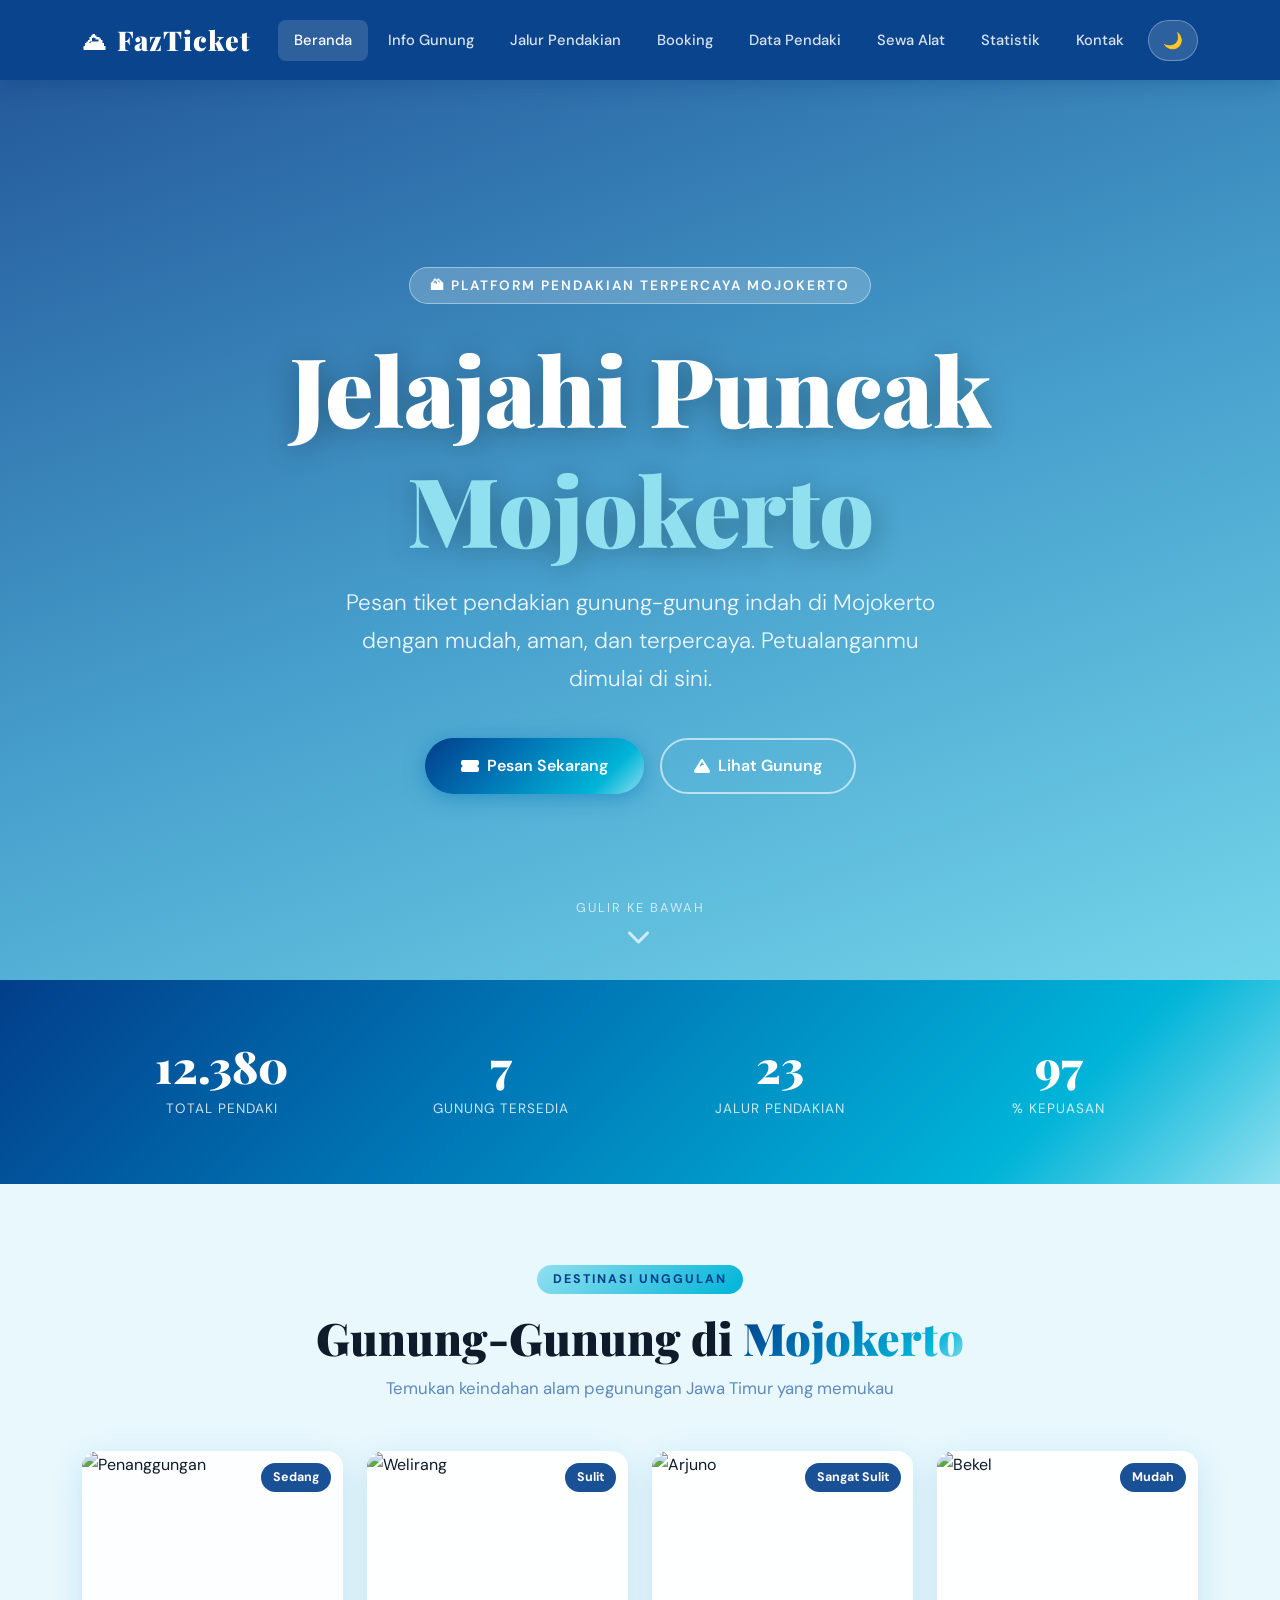
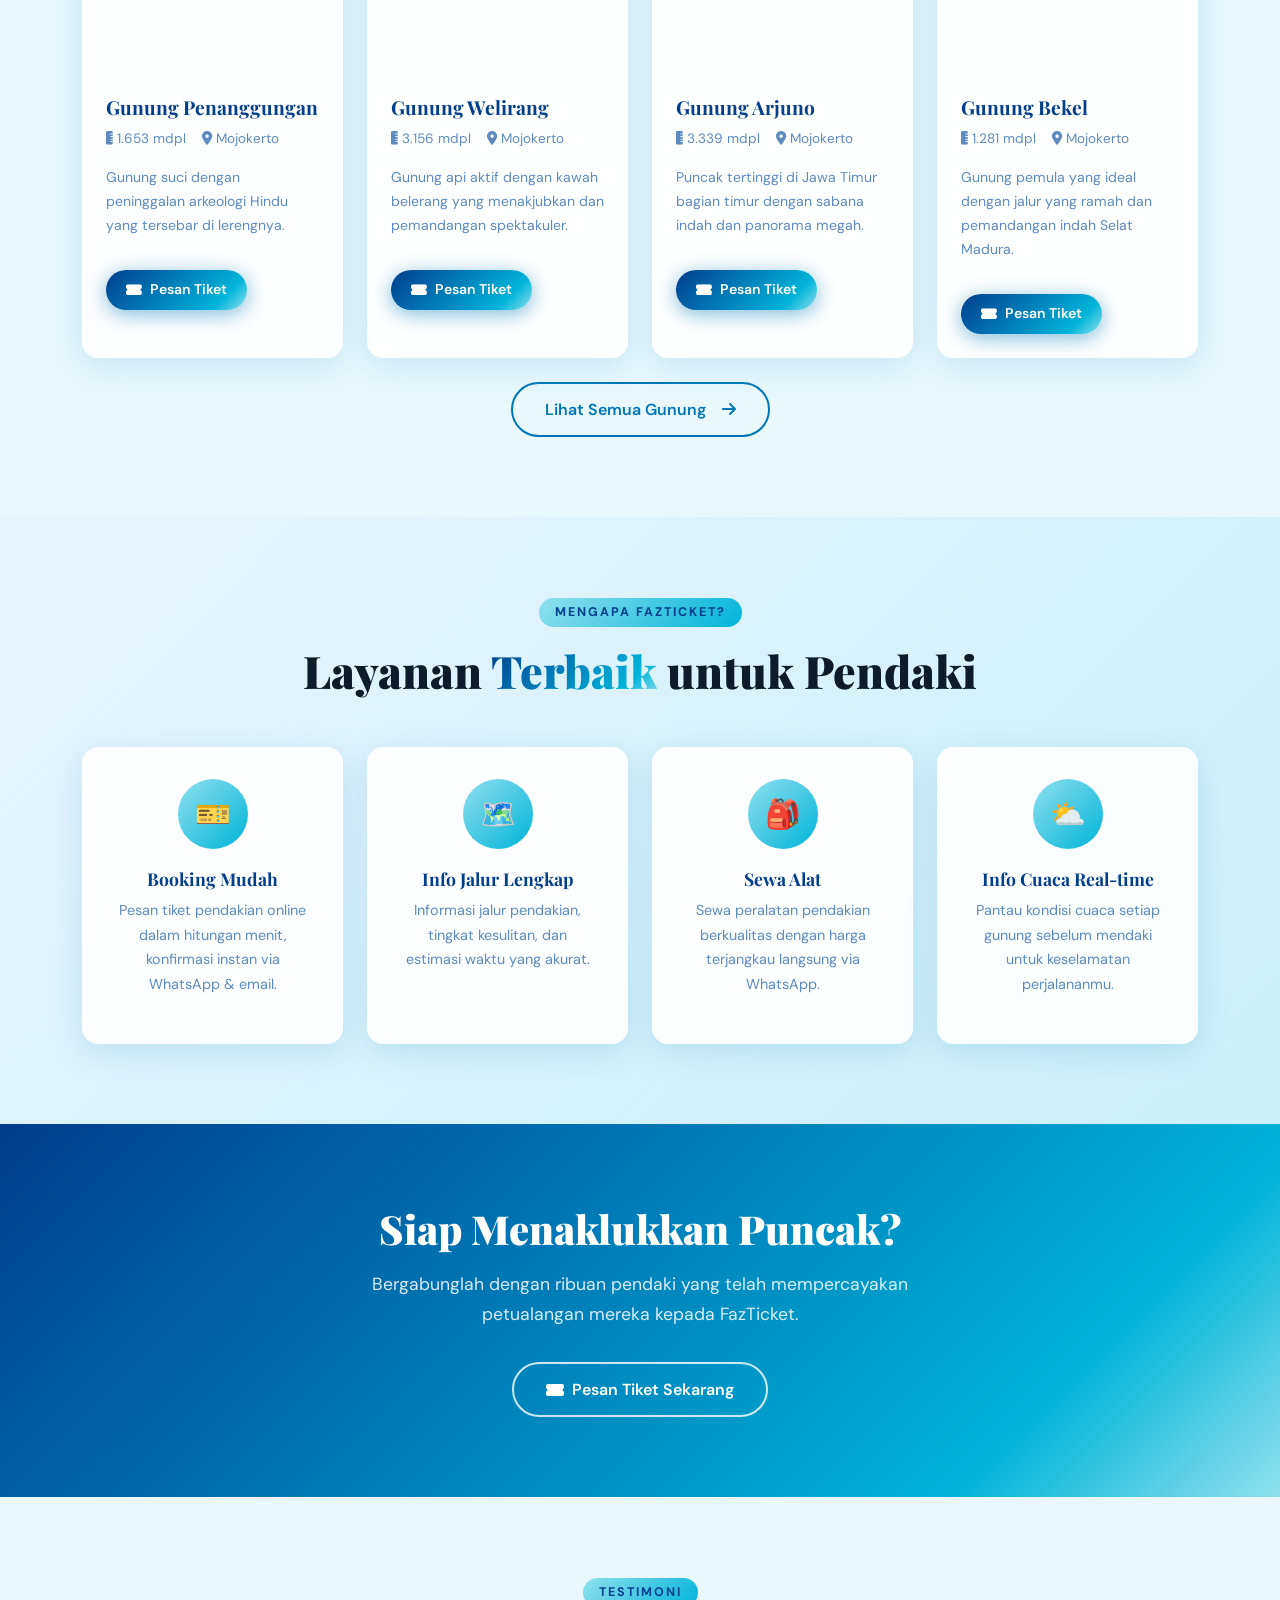
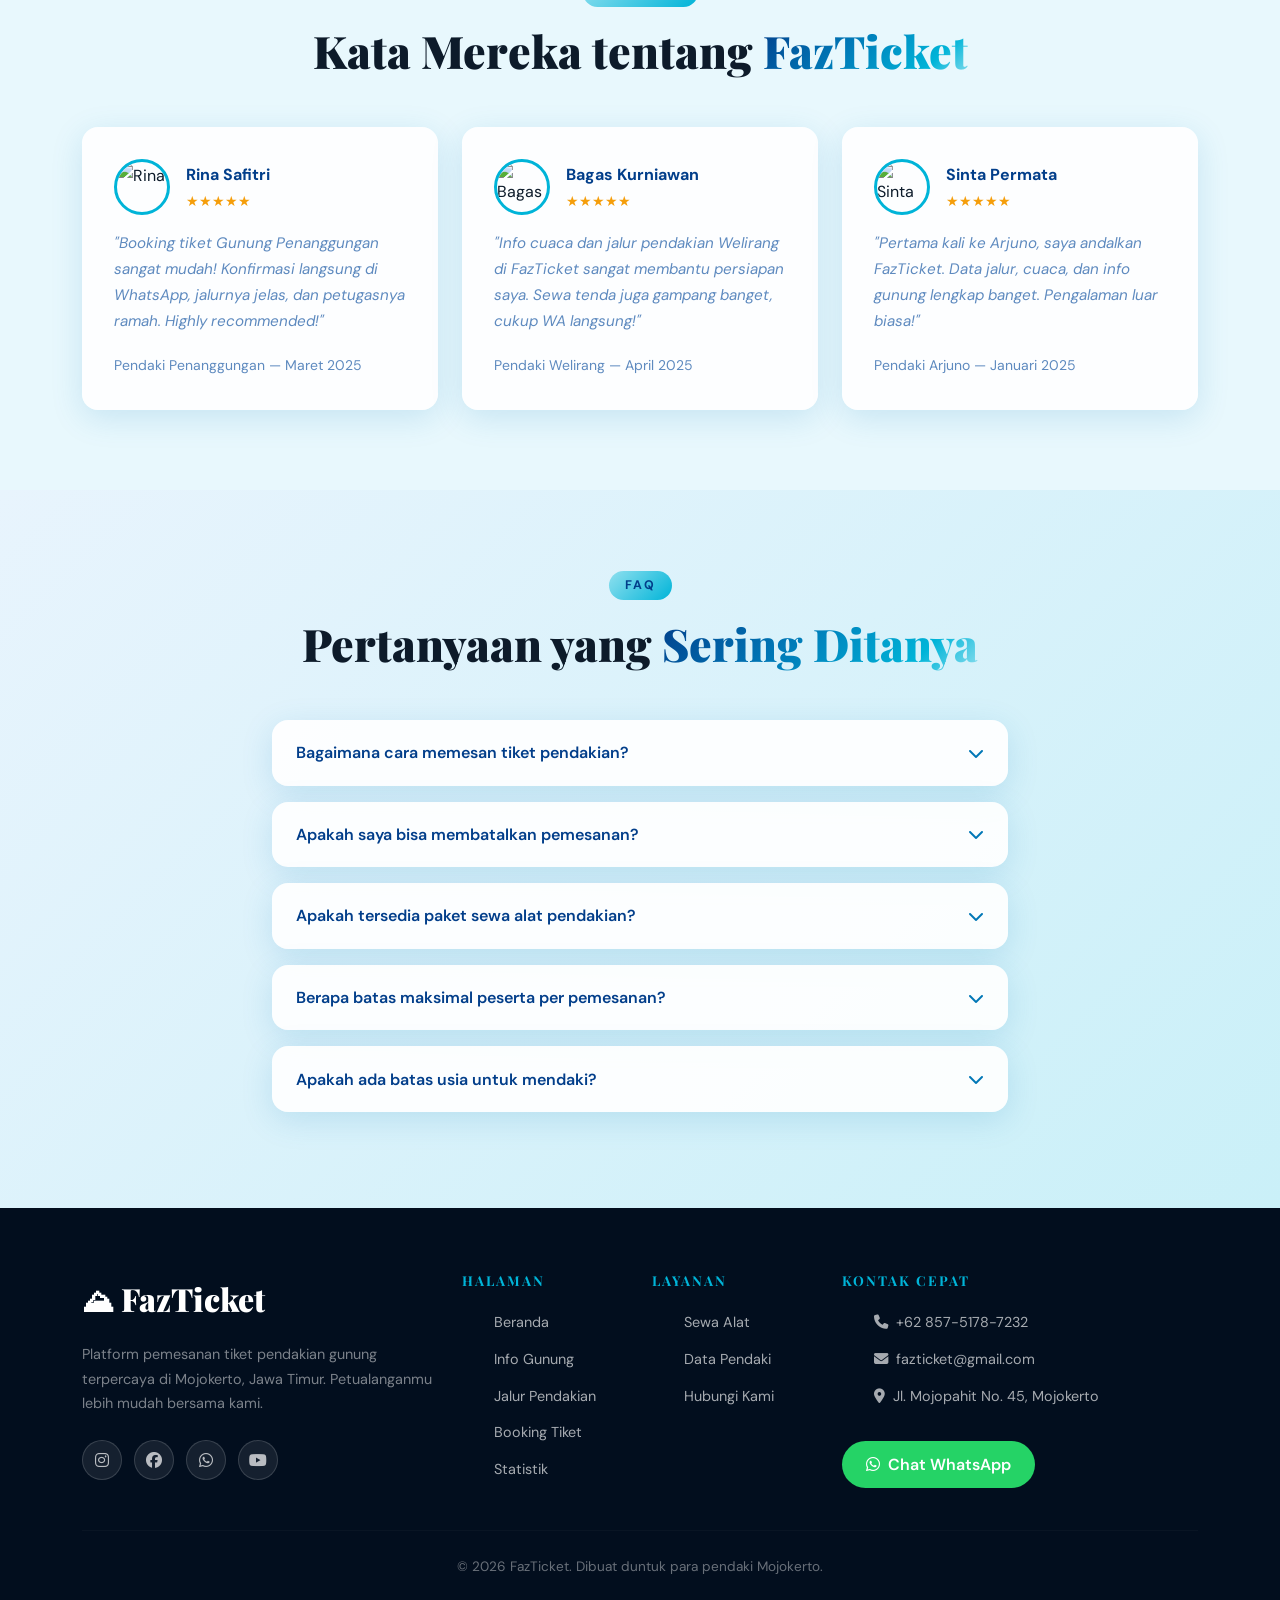
==== commit caa708c0: "Update index.html" ====
--- a/index.html
+++ b/index.html
@@ -285,7 +285,7 @@
             <img class="testimonial-avatar" src="https://i.pravatar.cc/80?img=25" alt="Sinta"/>
             <div>
               <strong style="color:var(--primary-dark)">Sinta Permata</strong>
-              <div class="testimonial-stars">★★★★⭐</div>
+              <div class="testimonial-stars">★★★★★</div>
             </div>
           </div>
           <p class="testimonial-text">"Pertama kali ke Arjuno, saya andalkan FazTicket. Data jalur, cuaca, dan info gunung lengkap banget. Pengalaman luar biasa!"</p>
@@ -363,9 +363,9 @@
         <div class="footer-brand">⛰ FazTicket</div>
         <p class="footer-tagline">Platform pemesanan tiket pendakian gunung terpercaya di Mojokerto, Jawa Timur. Petualanganmu lebih mudah bersama kami.</p>
         <div class="social-links">
-          <a href="#" class="social-link"><i class="fab fa-instagram"></i></a>
+          <a href="https://instagram.com/arcstriaa" class="social-link"><i class="fab fa-instagram"></i></a>
           <a href="#" class="social-link"><i class="fab fa-facebook"></i></a>
-          <a href="#" class="social-link"><i class="fab fa-whatsapp"></i></a>
+          <a href="https://wa.me/6285751787232" class="social-link"><i class="fab fa-whatsapp"></i></a>
           <a href="#" class="social-link"><i class="fab fa-youtube"></i></a>
         </div>
       </div>
@@ -407,4 +407,4 @@
 <script src="https://cdnjs.cloudflare.com/ajax/libs/bootstrap/5.3.2/js/bootstrap.bundle.min.js"></script>
 <script src="script.js"></script>
 </body>
-</html>+</html>
